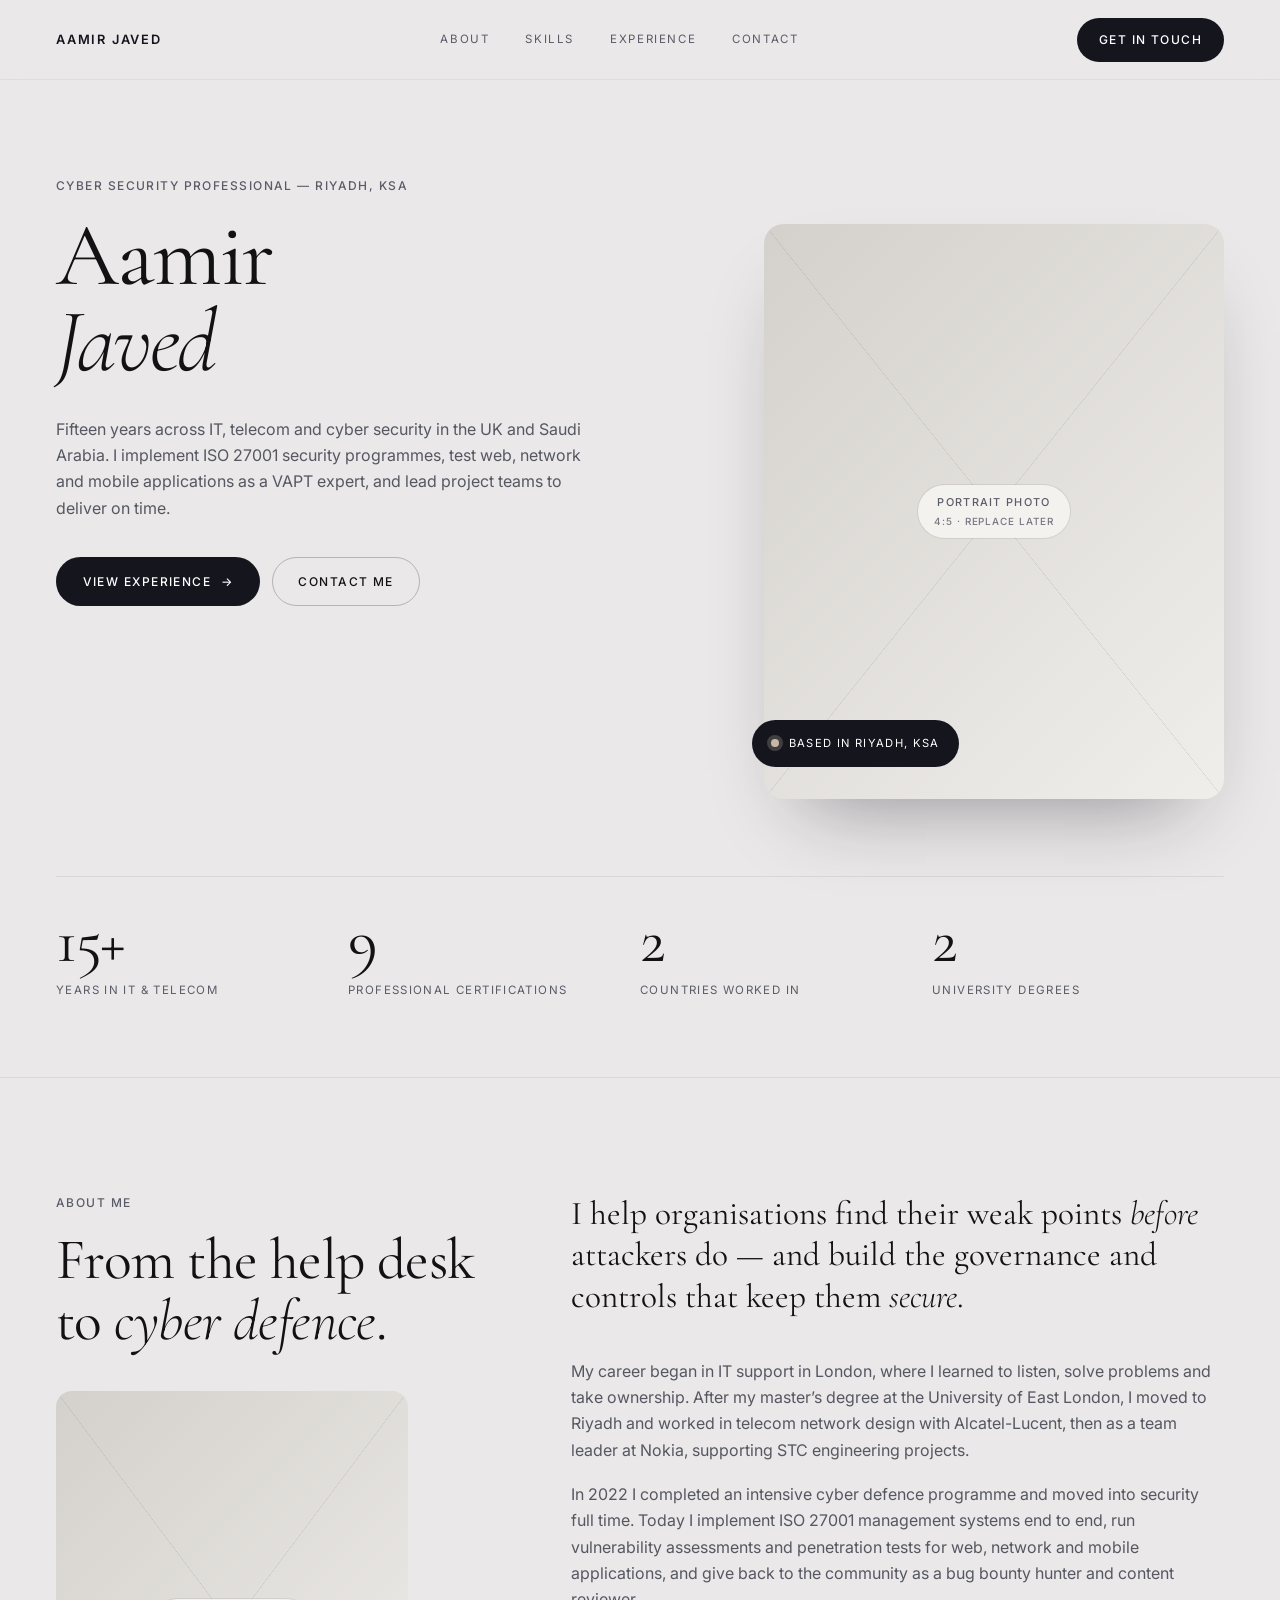
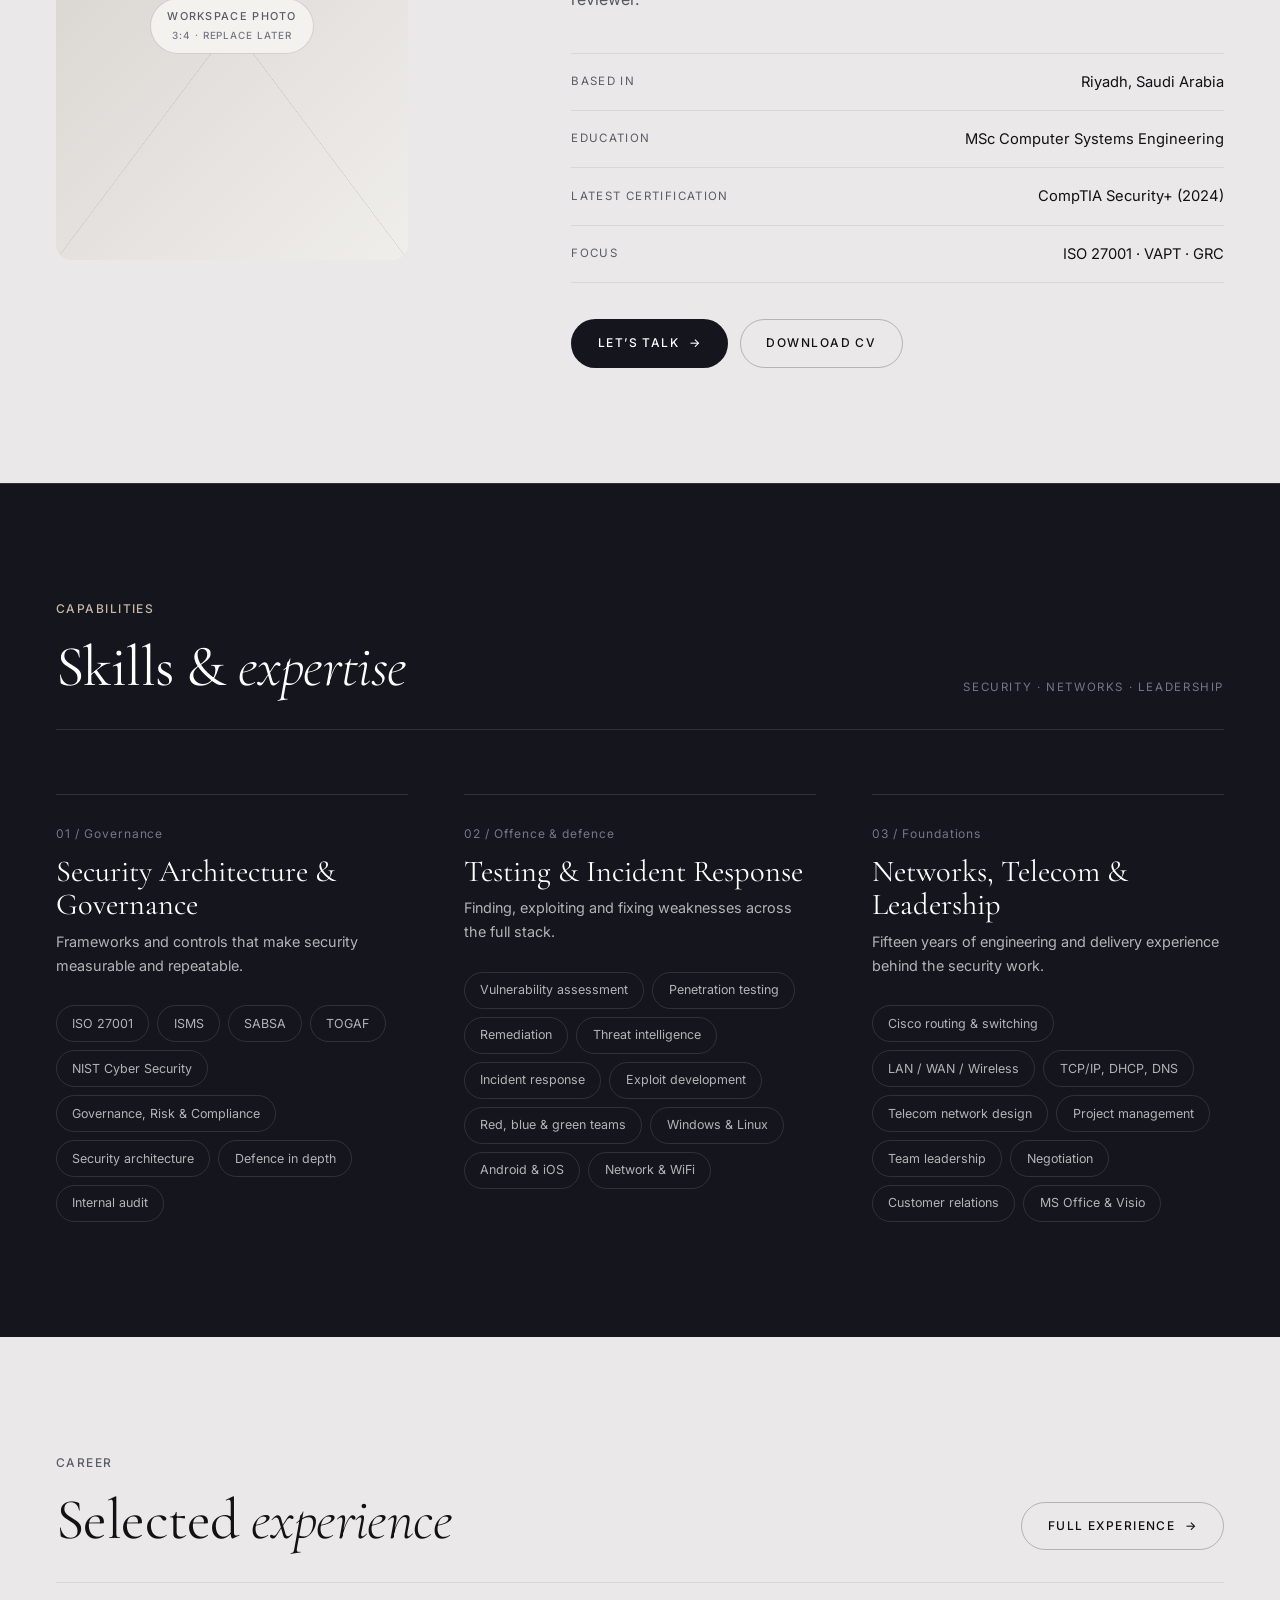
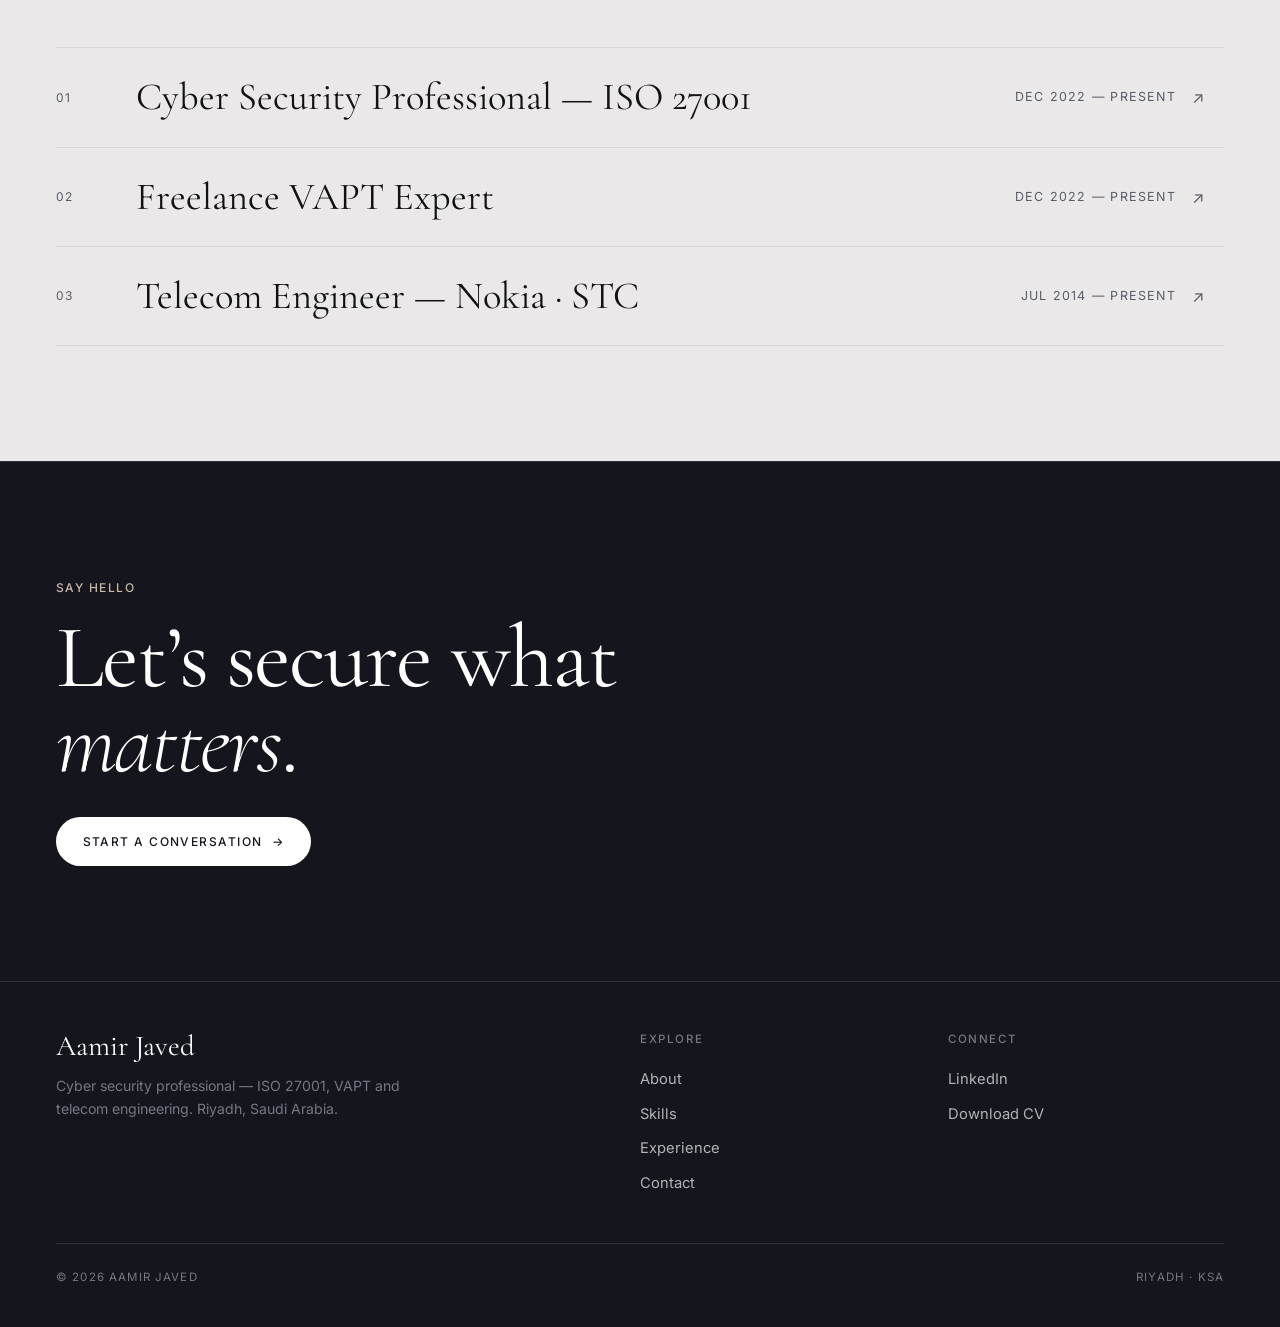
==== index.html @ 27d774cf "Initial commit: dummy profile website Three-page HTML/CSS/JS profile site (home, experience, contact" ====
<!DOCTYPE html>
<html lang="en">
<head>
  <meta charset="utf-8">
  <meta name="viewport" content="width=device-width, initial-scale=1">
  <title>Aamir Javed — Cyber Security Professional</title>
  <meta name="description" content="Aamir Javed: cyber security professional with 15 years in IT and telecom. ISO 27001, VAPT, security architecture and telecom engineering.">
  <script>document.documentElement.classList.add('js');</script>
  <link rel="preconnect" href="https://fonts.googleapis.com">
  <link rel="preconnect" href="https://fonts.gstatic.com" crossorigin>
  <link href="https://fonts.googleapis.com/css2?family=Cormorant+Garamond:ital,wght@0,300;0,400;0,500;1,300;1,400&family=Inter:wght@300;400;500&display=swap" rel="stylesheet">
  <link rel="stylesheet" href="styles.css">
  <script src="script.js" defer></script>
</head>
<body>
  <a class="skip-link" href="#main">Skip to content</a>

  <!-- NAV -->
  <header class="nav">
    <div class="nav__inner">
      <a class="nav__brand" href="index.html">Aamir Javed</a>
      <nav class="nav__links" aria-label="Primary">
        <a href="index.html#about">About</a>
        <a href="index.html#skills">Skills</a>
        <a href="experience.html" data-page="experience.html">Experience</a>
        <a href="contact.html" data-page="contact.html">Contact</a>
      </nav>
      <a class="btn btn--solid nav__cta" href="contact.html">Get in touch</a>
      <button class="nav__toggle" aria-expanded="false" aria-controls="mobile-menu" aria-label="Open menu"><span></span><span></span></button>
    </div>
  </header>
  <div class="mobile-menu" id="mobile-menu">
    <a href="index.html#about">About</a>
    <a href="index.html#skills">Skills</a>
    <a href="experience.html">Experience</a>
    <a href="contact.html">Contact</a>
    <small>Riyadh, Saudi Arabia</small>
  </div>

  <main id="main">

    <!-- [LIGHT] HERO -->
    <section class="section--light hero">
      <div class="wrap">
        <div class="hero__grid">
          <div>
            <span class="eyebrow reveal">Cyber Security Professional — Riyadh, KSA</span>
            <h1 class="text-billboard hero__title reveal" style="--d:.08s">
              Aamir<br><em>Javed</em>
            </h1>
            <div class="hero__intro reveal" style="--d:.16s">
              <p class="text-body">
                Fifteen years across IT, telecom and cyber security in the UK and Saudi Arabia.
                I implement ISO 27001 security programmes, test web, network and mobile applications
                as a VAPT expert, and lead project teams to deliver on time.
              </p>
              <div class="hero__actions">
                <a class="btn btn--solid" href="experience.html">View experience <span class="arrow">→</span></a>
                <a class="btn btn--ghost" href="contact.html">Contact me</a>
              </div>
            </div>
          </div>

          <div class="hero__media reveal" style="--d:.12s">
            <div class="ph ar-45" role="img" aria-label="Placeholder for a portrait photo of Aamir Javed">
              <div class="ph__label">Portrait photo<span>4:5 · replace later</span></div>
            </div>
            <div class="hero__tag"><i></i> Based in Riyadh, KSA</div>
          </div>
        </div>

        <div class="stats">
          <div class="stat reveal">
            <div class="stat__num"><span data-count="15" data-suffix="+">15+</span></div>
            <div class="stat__label">Years in IT &amp; telecom</div>
          </div>
          <div class="stat reveal" style="--d:.06s">
            <div class="stat__num"><span data-count="9" data-suffix="">9</span></div>
            <div class="stat__label">Professional certifications</div>
          </div>
          <div class="stat reveal" style="--d:.12s">
            <div class="stat__num"><span data-count="2" data-suffix="">2</span></div>
            <div class="stat__label">Countries worked in</div>
          </div>
          <div class="stat reveal" style="--d:.18s">
            <div class="stat__num"><span data-count="2" data-suffix="">2</span></div>
            <div class="stat__label">University degrees</div>
          </div>
        </div>
      </div>
    </section>

    <!-- [LIGHT] ABOUT / MANIFESTO -->
    <section class="section section--light" id="about" style="border-top:1px solid var(--hair-light)">
      <div class="wrap">
        <div class="split">
          <div class="split__sticky reveal">
            <span class="eyebrow">About me</span>
            <h2 class="text-section-title">From the help desk to <em>cyber defence</em>.</h2>
            <div class="ph ar-34" style="margin-top:2.5rem;max-width:22rem" role="img" aria-label="Placeholder for a casual or workspace photo">
              <div class="ph__label">Workspace photo<span>3:4 · replace later</span></div>
            </div>
          </div>

          <div class="reveal" style="--d:.08s">
            <p class="text-lead">
              I help organisations find their weak points <em>before</em> attackers do — and build the
              governance and controls that keep them <em>secure</em>.
            </p>
            <div style="margin-top:2.5rem">
              <p class="text-body">
                My career began in IT support in London, where I learned to listen, solve problems and take ownership.
                After my master’s degree at the University of East London, I moved to Riyadh and worked in telecom network design
                with Alcatel-Lucent, then as a team leader at Nokia, supporting STC engineering projects.
              </p>
              <p class="text-body">
                In 2022 I completed an intensive cyber defence programme and moved into security full time. Today I implement
                ISO 27001 management systems end to end, run vulnerability assessments and penetration tests for web, network and
                mobile applications, and give back to the community as a bug bounty hunter and content reviewer.
              </p>
            </div>

            <dl class="facts">
              <div><dt>Based in</dt><dd>Riyadh, Saudi Arabia</dd></div>
              <div><dt>Education</dt><dd>MSc Computer Systems Engineering</dd></div>
              <div><dt>Latest certification</dt><dd>CompTIA Security+ (2024)</dd></div>
              <div><dt>Focus</dt><dd>ISO 27001 · VAPT · GRC</dd></div>
            </dl>

            <div class="hero__actions">
              <a class="btn btn--solid" href="contact.html">Let’s talk <span class="arrow">→</span></a>
              <a class="btn btn--ghost" href="AAMIR%20JAVED%20CV_cs.docx" download>Download CV</a>
            </div>
          </div>
        </div>
      </div>
    </section>

    <!-- [DARK] SKILLS -->
    <section class="section section--dark" id="skills">
      <div class="wrap">
        <div class="sec-head reveal">
          <div>
            <span class="eyebrow">Capabilities</span>
            <h2 class="text-section-title">Skills &amp; <em>expertise</em></h2>
          </div>
          <p class="sec-head__meta">Security · Networks · Leadership</p>
        </div>

        <div class="skills-grid">
          <div class="skill-col reveal">
            <span class="skill-col__index">01 / Governance</span>
            <h3 class="skill-col__title">Security Architecture &amp; Governance</h3>
            <p class="skill-col__desc">Frameworks and controls that make security measurable and repeatable.</p>
            <div class="tags">
              <span class="tag">ISO 27001</span>
              <span class="tag">ISMS</span>
              <span class="tag">SABSA</span>
              <span class="tag">TOGAF</span>
              <span class="tag">NIST Cyber Security</span>
              <span class="tag">Governance, Risk &amp; Compliance</span>
              <span class="tag">Security architecture</span>
              <span class="tag">Defence in depth</span>
              <span class="tag">Internal audit</span>
            </div>
          </div>

          <div class="skill-col reveal" style="--d:.1s">
            <span class="skill-col__index">02 / Offence &amp; defence</span>
            <h3 class="skill-col__title">Testing &amp; Incident Response</h3>
            <p class="skill-col__desc">Finding, exploiting and fixing weaknesses across the full stack.</p>
            <div class="tags">
              <span class="tag">Vulnerability assessment</span>
              <span class="tag">Penetration testing</span>
              <span class="tag">Remediation</span>
              <span class="tag">Threat intelligence</span>
              <span class="tag">Incident response</span>
              <span class="tag">Exploit development</span>
              <span class="tag">Red, blue &amp; green teams</span>
              <span class="tag">Windows &amp; Linux</span>
              <span class="tag">Android &amp; iOS</span>
              <span class="tag">Network &amp; WiFi</span>
            </div>
          </div>

          <div class="skill-col reveal" style="--d:.2s">
            <span class="skill-col__index">03 / Foundations</span>
            <h3 class="skill-col__title">Networks, Telecom &amp; Leadership</h3>
            <p class="skill-col__desc">Fifteen years of engineering and delivery experience behind the security work.</p>
            <div class="tags">
              <span class="tag">Cisco routing &amp; switching</span>
              <span class="tag">LAN / WAN / Wireless</span>
              <span class="tag">TCP/IP, DHCP, DNS</span>
              <span class="tag">Telecom network design</span>
              <span class="tag">Project management</span>
              <span class="tag">Team leadership</span>
              <span class="tag">Negotiation</span>
              <span class="tag">Customer relations</span>
              <span class="tag">MS Office &amp; Visio</span>
            </div>
          </div>
        </div>
      </div>
    </section>

    <!-- [LIGHT] EXPERIENCE PREVIEW -->
    <section class="section section--light" id="experience-preview">
      <div class="wrap">
        <div class="sec-head reveal">
          <div>
            <span class="eyebrow">Career</span>
            <h2 class="text-section-title">Selected <em>experience</em></h2>
          </div>
          <a class="btn btn--ghost" href="experience.html">Full experience <span class="arrow">→</span></a>
        </div>

        <div class="index-list reveal">
          <a class="index-item" href="experience.html">
            <span class="index-item__num">01</span>
            <span class="index-item__title">Cyber Security Professional — ISO 27001</span>
            <span class="index-item__meta">Dec 2022 — Present</span>
            <span class="index-item__arrow" aria-hidden="true"></span>
          </a>
          <a class="index-item" href="experience.html">
            <span class="index-item__num">02</span>
            <span class="index-item__title">Freelance VAPT Expert</span>
            <span class="index-item__meta">Dec 2022 — Present</span>
            <span class="index-item__arrow" aria-hidden="true"></span>
          </a>
          <a class="index-item" href="experience.html">
            <span class="index-item__num">03</span>
            <span class="index-item__title">Telecom Engineer — Nokia · STC</span>
            <span class="index-item__meta">Jul 2014 — Present</span>
            <span class="index-item__arrow" aria-hidden="true"></span>
          </a>
        </div>
      </div>
    </section>

    <!-- [DARK] CALL-OUT -->
    <section class="section section--dark">
      <div class="wrap callout">
        <span class="eyebrow reveal">Say hello</span>
        <h2 class="text-billboard callout__title reveal" style="--d:.08s">Let’s secure what <em>matters</em>.</h2>
        <div class="reveal" style="--d:.16s">
          <a class="btn btn--light" href="contact.html">Start a conversation <span class="arrow">→</span></a>
        </div>
      </div>
    </section>
  </main>

  <!-- [DARK] FOOTER -->
  <footer class="footer">
    <div class="wrap">
      <div class="footer__grid">
        <div>
          <div class="footer__brand">Aamir Javed</div>
          <p>Cyber security professional — ISO 27001, VAPT and telecom engineering. Riyadh, Saudi Arabia.</p>
        </div>
        <div>
          <h4>Explore</h4>
          <ul>
            <li><a href="index.html#about">About</a></li>
            <li><a href="index.html#skills">Skills</a></li>
            <li><a href="experience.html">Experience</a></li>
            <li><a href="contact.html">Contact</a></li>
          </ul>
        </div>
        <div>
          <h4>Connect</h4>
          <ul>
            <li><a href="https://www.linkedin.com/in/aamir-javed-289a09279" target="_blank" rel="noopener">LinkedIn</a></li>
            <li><a href="AAMIR%20JAVED%20CV_cs.docx" download>Download CV</a></li>
          </ul>
        </div>
      </div>
      <div class="footer__base">
        <span>© <span data-year>2026</span> Aamir Javed</span>
        <span>Riyadh · KSA</span>
      </div>
    </div>
  </footer>
</body>
</html>
---- styles.css ----
/* ==========================================================================
   Luxury Editorial Profile — shared styles
   Tokens come from aventura_luxury_editorial_design_system.md
   ========================================================================== */

:root {
  /* Palette */
  --paper: #EAE8E8;
  --bone: #F4F2EF;
  --obsidian: #14151D;
  --charcoal: #1C1E29;
  --ink: #121214;
  --chalk: #FFFFFF;
  --slate: #757783;
  --slate-strong: #5A5C68;      /* slightly darker slate for small text on light (better contrast) */
  --champagne: #C8B8A6;
  --hair-light: rgba(20, 21, 29, 0.08);
  --hair-dark: rgba(255, 255, 255, 0.12);
  --body-light: #555761;
  --body-dark: rgba(255, 255, 255, 0.68);

  /* Type */
  --font-display: 'Cormorant Garamond', 'Playfair Display', Georgia, serif;
  --font-body: 'Inter', -apple-system, 'Segoe UI', sans-serif;

  /* Layout */
  --gutter: clamp(1.5rem, 5vw, 3.5rem);
  --max: 1280px;
  --ease: cubic-bezier(0.22, 0.61, 0.36, 1);
}

*, *::before, *::after { box-sizing: border-box; }
html { scroll-behavior: smooth; -webkit-text-size-adjust: 100%; }
body {
  margin: 0;
  background: var(--paper);
  color: var(--ink);
  font-family: var(--font-body);
  font-size: 1rem;
  line-height: 1.65;
  font-weight: 400;
  -webkit-font-smoothing: antialiased;
}
img { max-width: 100%; display: block; }
a { color: inherit; text-decoration: none; }
h1, h2, h3, p, ul { margin: 0; }
ul { padding: 0; list-style: none; }
button, input, select, textarea { font: inherit; color: inherit; }
:focus-visible { outline: 2px solid var(--champagne); outline-offset: 3px; }

.skip-link {
  position: absolute; left: 1rem; top: -4rem; z-index: 100;
  background: var(--obsidian); color: var(--chalk);
  padding: 0.6rem 1rem; border-radius: 999px; font-size: 0.8rem;
  transition: top 0.2s;
}
.skip-link:focus { top: 1rem; }

/* ---------- Layout helpers ---------- */
.wrap { max-width: var(--max); margin: 0 auto; padding: 0 var(--gutter); }
.section { padding: clamp(4.5rem, 9vw, 8rem) 0; }
.section--light { background: var(--paper); color: var(--ink); }
.section--bone  { background: var(--bone);  color: var(--ink); }
.section--dark  { background: var(--obsidian); color: var(--chalk); border-top: 1px solid var(--hair-dark); }
.section--tight-top { padding-top: 0; }

/* ---------- Typography ---------- */
.text-billboard {
  font-family: var(--font-display);
  font-size: clamp(3.2rem, 7vw, 6.5rem);
  line-height: 0.95;
  letter-spacing: -0.02em;
  font-weight: 400;
}
.text-section-title {
  font-family: var(--font-display);
  font-size: clamp(2.2rem, 4.5vw, 4rem);
  line-height: 1.05;
  font-weight: 400;
  letter-spacing: -0.01em;
}
.text-lead {
  font-family: var(--font-display);
  font-size: clamp(1.5rem, 2.6vw, 2.25rem);
  line-height: 1.25;
  font-weight: 400;
}
.text-billboard em, .text-section-title em, .text-lead em { font-style: italic; font-weight: 300; }
.eyebrow {
  display: block;
  font-size: 0.75rem;
  letter-spacing: 0.12em;
  text-transform: uppercase;
  font-weight: 500;
  color: var(--slate-strong);
  margin-bottom: 1.1rem;
}
.section--dark .eyebrow { color: var(--champagne); }
.text-body { color: var(--body-light); }
.section--dark .text-body { color: var(--body-dark); }
.text-body + .text-body { margin-top: 1.1rem; }
.mono { font-variant-numeric: tabular-nums; letter-spacing: 0.04em; }

/* ---------- Buttons ---------- */
.btn {
  display: inline-flex; align-items: center; gap: 0.6rem;
  padding: 0.85rem 1.6rem;
  border-radius: 999px;
  font-size: 0.75rem; letter-spacing: 0.12em; text-transform: uppercase; font-weight: 500;
  border: 1px solid transparent;
  cursor: pointer;
  transition: background 0.3s var(--ease), color 0.3s var(--ease), border-color 0.3s var(--ease), transform 0.3s var(--ease);
}
.btn:hover { transform: translateY(-1px); }
.btn--solid { background: var(--obsidian); color: var(--chalk); }
.btn--solid:hover { background: #000; }
.btn--ghost { border-color: rgba(20, 21, 29, 0.25); color: var(--ink); background: transparent; }
.btn--ghost:hover { background: var(--obsidian); color: var(--chalk); border-color: var(--obsidian); }
.btn--light { background: var(--chalk); color: var(--obsidian); }
.btn--light:hover { background: var(--bone); }
.btn--ghost-dark { border-color: var(--hair-dark); color: var(--chalk); background: transparent; }
.btn--ghost-dark:hover { background: var(--chalk); color: var(--obsidian); }
.btn .arrow { transition: transform 0.3s var(--ease); }
.btn:hover .arrow { transform: translateX(3px); }

/* ---------- Navigation ---------- */
.nav {
  position: fixed; inset: 0 0 auto 0; z-index: 50;
  background: rgba(234, 232, 232, 0.8);
  -webkit-backdrop-filter: blur(14px); backdrop-filter: blur(14px);
  border-bottom: 1px solid rgba(0, 0, 0, 0.05);
  transition: box-shadow 0.3s;
}
.nav.is-scrolled { box-shadow: 0 8px 30px -18px rgba(20, 21, 29, 0.35); }
.nav__inner { display: flex; align-items: center; justify-content: space-between; padding: 1.1rem var(--gutter); max-width: var(--max); margin: 0 auto; }
.nav__brand { font-size: 0.8rem; font-weight: 600; letter-spacing: 0.14em; text-transform: uppercase; color: var(--obsidian); }
.nav__links { display: none; align-items: center; gap: 2.25rem; }
.nav__links a {
  font-size: 0.72rem; letter-spacing: 0.14em; text-transform: uppercase; color: var(--slate-strong);
  position: relative; padding: 0.25rem 0; transition: color 0.25s;
}
.nav__links a::after {
  content: ''; position: absolute; left: 0; right: 0; bottom: -2px; height: 1px;
  background: currentColor; transform: scaleX(0); transform-origin: left; transition: transform 0.3s var(--ease);
}
.nav__links a:hover, .nav__links a[aria-current="page"] { color: var(--obsidian); }
.nav__links a:hover::after, .nav__links a[aria-current="page"]::after { transform: scaleX(1); }
.nav__cta { display: none; padding: 0.7rem 1.3rem; }
.nav__toggle {
  width: 44px; height: 44px; border-radius: 50%; border: 1px solid rgba(20, 21, 29, 0.2);
  background: transparent; cursor: pointer; display: grid; place-content: center; gap: 5px;
}
.nav__toggle span { display: block; width: 18px; height: 1px; background: var(--obsidian); transition: transform 0.3s var(--ease), opacity 0.2s; }
.nav__toggle[aria-expanded="true"] span:nth-child(1) { transform: translateY(3px) rotate(45deg); }
.nav__toggle[aria-expanded="true"] span:nth-child(2) { transform: translateY(-3px) rotate(-45deg); }

.mobile-menu {
  position: fixed; inset: 0; z-index: 40; background: var(--obsidian); color: var(--chalk);
  display: flex; flex-direction: column; justify-content: center; gap: 0.5rem;
  padding: 6rem var(--gutter) 3rem;
  opacity: 0; visibility: hidden; transition: opacity 0.35s var(--ease), visibility 0.35s;
}
.mobile-menu.is-open { opacity: 1; visibility: visible; }
.mobile-menu a { font-family: var(--font-display); font-size: clamp(2.4rem, 10vw, 3.5rem); line-height: 1.15; border-bottom: 1px solid var(--hair-dark); padding: 0.5rem 0; }
.mobile-menu a:hover { color: var(--champagne); }
.mobile-menu small { margin-top: 2rem; color: var(--slate); font-size: 0.75rem; letter-spacing: 0.12em; text-transform: uppercase; }

@media (min-width: 900px) {
  .nav__links { display: flex; }
  .nav__cta { display: inline-flex; }
  .nav__toggle { display: none; }
  .mobile-menu { display: none; }
}

/* ---------- Image placeholders ---------- */
.ph {
  position: relative; overflow: hidden; border-radius: 1rem;
  background-color: #DCD9D5;
  background-image:
    linear-gradient(to top right, transparent calc(50% - 0.5px), rgba(20, 21, 29, 0.13) 50%, transparent calc(50% + 0.5px)),
    linear-gradient(to bottom right, transparent calc(50% - 0.5px), rgba(20, 21, 29, 0.13) 50%, transparent calc(50% + 0.5px)),
    linear-gradient(135deg, #D4D1CC 0%, #F0EEEB 100%);
  display: grid; place-content: center; text-align: center;
  color: var(--slate-strong);
}
.ph__label {
  background: var(--bone); padding: 0.55rem 1rem; border-radius: 999px;
  font-size: 0.68rem; letter-spacing: 0.12em; text-transform: uppercase; font-weight: 500;
  box-shadow: 0 0 0 1px var(--hair-light);
}
.ph__label span { display: block; color: var(--slate); font-size: 0.62rem; margin-top: 0.1rem; letter-spacing: 0.1em; }
.ph--dark {
  background-color: #1C1E29;
  background-image:
    linear-gradient(to top right, transparent calc(50% - 0.5px), rgba(255, 255, 255, 0.1) 50%, transparent calc(50% + 0.5px)),
    linear-gradient(to bottom right, transparent calc(50% - 0.5px), rgba(255, 255, 255, 0.1) 50%, transparent calc(50% + 0.5px)),
    linear-gradient(135deg, #1C1E29 0%, #262938 100%);
  color: var(--slate);
}
.ph--dark .ph__label { background: var(--obsidian); color: var(--body-dark); box-shadow: 0 0 0 1px var(--hair-dark); }
.ar-45 { aspect-ratio: 4 / 5; }
.ar-34 { aspect-ratio: 3 / 4; }
.ar-169 { aspect-ratio: 16 / 9; }
.ar-219 { aspect-ratio: 21 / 9; }
.ar-11 { aspect-ratio: 1 / 1; }

/* ---------- Hero ---------- */
.hero { padding: clamp(8rem, 14vw, 11rem) 0 clamp(3.5rem, 6vw, 5rem); }
.hero__grid { display: grid; gap: 3rem; align-items: start; }
.hero__title { margin-bottom: 2rem; }
.hero__intro { max-width: 34rem; }
.hero__actions { display: flex; flex-wrap: wrap; gap: 0.75rem; margin-top: 2.25rem; }
.hero__media { position: relative; }
.hero__media .ph { box-shadow: 0 40px 80px -40px rgba(20, 21, 29, 0.45); border-radius: 1.25rem; }
.hero__tag {
  position: absolute; left: -0.75rem; bottom: 2rem;
  background: var(--obsidian); color: var(--chalk);
  padding: 0.9rem 1.2rem; border-radius: 999px;
  font-size: 0.7rem; letter-spacing: 0.12em; text-transform: uppercase;
  display: flex; align-items: center; gap: 0.6rem;
}
.hero__tag i { width: 8px; height: 8px; border-radius: 50%; background: var(--champagne); box-shadow: 0 0 0 4px rgba(200, 184, 166, 0.25); }
@media (min-width: 960px) {
  .hero__grid { grid-template-columns: 7fr 5fr; gap: 4rem; }
  .hero__media { padding-top: 3rem; }
}

/* Stats */
.stats { display: grid; grid-template-columns: repeat(2, 1fr); border-top: 1px solid var(--hair-light); margin-top: clamp(3rem, 6vw, 5rem); }
.stat { padding: 1.75rem 0; border-bottom: 1px solid var(--hair-light); }
.stat:nth-child(odd) { padding-right: 1rem; }
.stat__num { font-family: var(--font-display); font-size: clamp(2.6rem, 5vw, 4rem); line-height: 1; letter-spacing: -0.02em; }
.stat__label { margin-top: 0.5rem; font-size: 0.72rem; letter-spacing: 0.12em; text-transform: uppercase; color: var(--slate-strong); }
@media (min-width: 800px) {
  .stats { grid-template-columns: repeat(4, 1fr); }
  .stat { border-bottom: 0; padding: 2rem 1.5rem 0 0; }
}

/* ---------- Section header (title left, meta right, hairline under) ---------- */
.sec-head {
  display: flex; flex-direction: column; gap: 1rem;
  padding-bottom: 2rem; margin-bottom: clamp(2.5rem, 5vw, 4.5rem);
  border-bottom: 1px solid var(--hair-light);
}
.section--dark .sec-head { border-color: var(--hair-dark); }
.sec-head__meta { font-size: 0.72rem; letter-spacing: 0.14em; text-transform: uppercase; color: var(--slate-strong); }
.section--dark .sec-head__meta { color: var(--slate); }
@media (min-width: 800px) {
  .sec-head { flex-direction: row; align-items: flex-end; justify-content: space-between; }
}

/* ---------- Asymmetric split (40 / 60) ---------- */
.split { display: grid; gap: 3rem; }
@media (min-width: 900px) {
  .split { grid-template-columns: 4fr 6fr; gap: 5rem; }
  .split--rev { grid-template-columns: 6fr 4fr; }
  .split__sticky { position: sticky; top: 7rem; align-self: start; }
}

/* About details list */
.facts { margin-top: 2.5rem; border-top: 1px solid var(--hair-light); }
.facts div { display: flex; justify-content: space-between; gap: 1.5rem; padding: 1rem 0; border-bottom: 1px solid var(--hair-light); font-size: 0.92rem; }
.facts dt { font-size: 0.72rem; letter-spacing: 0.12em; text-transform: uppercase; color: var(--slate-strong); padding-top: 0.15rem; }
.facts dd { margin: 0; text-align: right; }
.facts { margin-bottom: 0; }
dl.facts { margin-block: 2.5rem 0; }

/* ---------- Skills ---------- */
.skills-grid { display: grid; gap: 3rem; }
@media (min-width: 900px) { .skills-grid { grid-template-columns: repeat(3, 1fr); gap: 3.5rem; } }
.skill-col { border-top: 1px solid var(--hair-dark); padding-top: 1.5rem; }
.skill-col__index { font-size: 0.75rem; color: var(--slate); letter-spacing: 0.08em; }
.skill-col__title { font-family: var(--font-display); font-size: 1.9rem; font-weight: 400; margin: 0.6rem 0 0.5rem; line-height: 1.1; }
.skill-col__desc { font-size: 0.9rem; color: var(--body-dark); margin-bottom: 1.75rem; }
.bar { margin-bottom: 1.35rem; }
.bar__row { display: flex; justify-content: space-between; font-size: 0.85rem; margin-bottom: 0.55rem; }
.bar__row span:last-child { color: var(--slate); font-size: 0.75rem; letter-spacing: 0.06em; }
.bar__track { height: 2px; background: var(--hair-dark); position: relative; overflow: hidden; }
.bar__fill {
  position: absolute; inset: 0; background: var(--champagne);
  transform-origin: left; transform: scaleX(var(--level, 0.8));
}
html.js .bar__fill { transform: scaleX(0); transition: transform 1.2s var(--ease); }
html.js .is-visible .bar__fill, html.js .bar.is-visible .bar__fill { transform: scaleX(var(--level, 0.8)); }
.tags { display: flex; flex-wrap: wrap; gap: 0.5rem; }
.tag {
  padding: 0.45rem 0.95rem; border-radius: 999px; font-size: 0.78rem;
  border: 1px solid var(--hair-dark); color: var(--body-dark);
  transition: background 0.3s, color 0.3s, border-color 0.3s;
}
.tag:hover { background: var(--chalk); color: var(--obsidian); border-color: var(--chalk); }
.tags--light .tag { border-color: rgba(20, 21, 29, 0.18); color: var(--slate-strong); }
.tags--light .tag:hover { background: var(--obsidian); color: var(--chalk); border-color: var(--obsidian); }

/* ---------- Numbered index list (home preview) ---------- */
.index-list { border-top: 1px solid var(--hair-light); }
.index-item {
  display: grid; grid-template-columns: 3rem 1fr; gap: 0.25rem 1rem; align-items: baseline;
  padding: 1.75rem 0; border-bottom: 1px solid var(--hair-light);
  transition: padding 0.4s var(--ease), background 0.3s;
}
.index-item:hover { padding-left: 1rem; padding-right: 1rem; background: var(--bone); }
.index-item__num { font-size: 0.75rem; color: var(--slate-strong); letter-spacing: 0.08em; }
.index-item__title { font-family: var(--font-display); font-size: clamp(1.6rem, 3vw, 2.4rem); line-height: 1.1; }
.index-item__meta { grid-column: 2; font-size: 0.78rem; letter-spacing: 0.1em; text-transform: uppercase; color: var(--slate-strong); }
@media (min-width: 800px) {
  .index-item { grid-template-columns: 4rem 1fr 14rem 2rem; align-items: center; }
  .index-item__meta { grid-column: auto; text-align: right; }
  .index-item__arrow::after { content: '↗'; color: var(--slate-strong); transition: transform 0.3s var(--ease); display: inline-block; }
  .index-item:hover .index-item__arrow::after { transform: translate(2px, -2px); color: var(--obsidian); }
}

/* ---------- Accordion (experience + FAQ) ---------- */
.accordion { border-top: 1px solid var(--hair-light); }
.acc-item { border-bottom: 1px solid var(--hair-light); }
.acc-btn {
  width: 100%; background: none; border: 0; cursor: pointer; text-align: left;
  display: grid; grid-template-columns: 2.5rem 1fr 2.5rem; gap: 0.25rem 1rem; align-items: center;
  padding: 1.75rem 0;
}
.acc-btn__num { font-size: 0.75rem; color: var(--slate-strong); letter-spacing: 0.08em; }
.acc-btn__title { font-family: var(--font-display); font-size: clamp(1.5rem, 2.8vw, 2.3rem); line-height: 1.1; }
.acc-btn__meta { grid-column: 2; font-size: 0.75rem; letter-spacing: 0.1em; text-transform: uppercase; color: var(--slate-strong); }
.acc-btn__icon {
  grid-row: 1 / span 2; grid-column: 3; justify-self: end;
  width: 2.5rem; height: 2.5rem; border-radius: 50%; border: 1px solid rgba(20, 21, 29, 0.2);
  position: relative; transition: background 0.3s, border-color 0.3s;
}
.acc-btn__icon::before, .acc-btn__icon::after {
  content: ''; position: absolute; left: 50%; top: 50%; width: 12px; height: 1px; background: var(--obsidian);
  transform: translate(-50%, -50%); transition: transform 0.35s var(--ease), background 0.3s;
}
.acc-btn__icon::after { transform: translate(-50%, -50%) rotate(90deg); }
.acc-btn[aria-expanded="true"] .acc-btn__icon { background: var(--obsidian); border-color: var(--obsidian); }
.acc-btn[aria-expanded="true"] .acc-btn__icon::before, .acc-btn[aria-expanded="true"] .acc-btn__icon::after { background: var(--chalk); }
.acc-btn[aria-expanded="true"] .acc-btn__icon::after { transform: translate(-50%, -50%) rotate(0deg); }
.acc-btn:hover .acc-btn__title { font-style: italic; }
@media (min-width: 800px) {
  .acc-btn { grid-template-columns: 4rem 1fr 14rem 2.5rem; }
  .acc-btn__meta { grid-column: 3; text-align: right; }
  .acc-btn__icon { grid-row: auto; grid-column: 4; }
}
.acc-panel { display: grid; grid-template-rows: 0fr; transition: grid-template-rows 0.5s var(--ease); }
.acc-panel.is-open { grid-template-rows: 1fr; }
.acc-panel__inner { overflow: hidden; }
.acc-panel__body { padding: 0 0 2.25rem; display: grid; gap: 1.75rem; }
@media (min-width: 800px) { .acc-panel__body { padding-left: 4rem; grid-template-columns: 1.2fr 1fr; gap: 3rem; } }
.acc-panel__body--single { display: block; }
@media (min-width: 800px) { .acc-panel__body--single { padding-left: 4rem; } }
.role-list li { position: relative; padding: 0.7rem 0 0.7rem 1.4rem; border-top: 1px solid var(--hair-light); color: var(--body-light); font-size: 0.95rem; }
.role-list li:first-child { border-top: 0; }
.role-list li::before { content: ''; position: absolute; left: 0; top: 1.3rem; width: 7px; height: 1px; background: var(--obsidian); }
.role-side__label { font-size: 0.72rem; letter-spacing: 0.12em; text-transform: uppercase; color: var(--slate-strong); margin-bottom: 0.75rem; display: block; }
.role-side + .role-side { margin-top: 1.5rem; }
.role-kpi { font-family: var(--font-display); font-size: 2.6rem; line-height: 1; }

/* ---------- Education / timeline (dark) ---------- */
.timeline { display: grid; gap: 0; }
.tl-item { display: grid; gap: 0.5rem; padding: 1.75rem 0; border-bottom: 1px solid var(--hair-dark); }
.tl-item:first-child { border-top: 1px solid var(--hair-dark); }
.tl-item__year { font-size: 0.75rem; letter-spacing: 0.1em; color: var(--slate); }
.tl-item h3 { font-family: var(--font-display); font-weight: 400; font-size: 1.8rem; line-height: 1.15; }
.tl-item p { color: var(--body-dark); font-size: 0.92rem; }
@media (min-width: 800px) { .tl-item { grid-template-columns: 10rem 1fr 1fr; gap: 2rem; align-items: baseline; } }

/* ---------- Principles (3 col) ---------- */
.cols-3 { display: grid; gap: 2.5rem; }
@media (min-width: 900px) { .cols-3 { grid-template-columns: repeat(3, 1fr); gap: 3.5rem; } }
.col-item { border-top: 1px solid var(--hair-dark); padding-top: 1.25rem; }
.col-item__num { font-size: 0.75rem; color: var(--slate); letter-spacing: 0.08em; }
.col-item h3 { font-family: var(--font-display); font-weight: 400; font-size: 1.9rem; line-height: 1.1; margin: 0.6rem 0 0.6rem; }
.col-item p { font-size: 0.92rem; color: var(--body-dark); }

/* ---------- Call-out + Footer ---------- */
.callout { text-align: left; }
.callout__title { max-width: 14ch; margin-bottom: 2rem; }
.footer { padding: 3rem 0 2.5rem; border-top: 1px solid var(--hair-dark); background: var(--obsidian); color: var(--chalk); }
.footer__grid { display: grid; gap: 2rem; }
@media (min-width: 800px) { .footer__grid { grid-template-columns: 2fr 1fr 1fr; } }
.footer h4 { margin: 0 0 1rem; font-size: 0.72rem; letter-spacing: 0.14em; text-transform: uppercase; color: var(--slate); font-weight: 500; }
.footer li + li { margin-top: 0.5rem; }
.footer a { color: var(--body-dark); font-size: 0.92rem; transition: color 0.25s; }
.footer a:hover { color: var(--chalk); }
.footer__brand { font-family: var(--font-display); font-size: 1.8rem; line-height: 1.1; }
.footer__brand + p { margin-top: 0.75rem; color: var(--slate); font-size: 0.88rem; max-width: 24rem; }
.footer__base { margin-top: 3rem; padding-top: 1.5rem; border-top: 1px solid var(--hair-dark); display: flex; flex-wrap: wrap; justify-content: space-between; gap: 0.75rem; font-size: 0.72rem; letter-spacing: 0.1em; text-transform: uppercase; color: var(--slate); }

/* ---------- Page header (inner pages) ---------- */
.page-head { padding: clamp(8rem, 14vw, 11rem) 0 clamp(3rem, 6vw, 5rem); }
.page-head__grid { display: grid; gap: 2rem; }
@media (min-width: 900px) { .page-head__grid { grid-template-columns: 7fr 5fr; align-items: end; gap: 4rem; } }

/* ---------- Contact ---------- */
.contact-grid { display: grid; gap: 3.5rem; }
@media (min-width: 900px) { .contact-grid { grid-template-columns: 4fr 6fr; gap: 6rem; } }
.contact-list { margin-top: 2.5rem; border-top: 1px solid var(--hair-dark); }
.contact-list li { padding: 1.1rem 0; border-bottom: 1px solid var(--hair-dark); }
.contact-list span { display: block; font-size: 0.7rem; letter-spacing: 0.14em; text-transform: uppercase; color: var(--slate); margin-bottom: 0.25rem; }
.contact-list a, .contact-list p { font-family: var(--font-display); font-size: 1.5rem; line-height: 1.2; }
.contact-list a:hover { color: var(--champagne); }

.form { display: grid; gap: 1.75rem; }
.field { display: grid; gap: 0.5rem; }
.field label { font-size: 0.72rem; letter-spacing: 0.12em; text-transform: uppercase; color: var(--slate); }
.field input, .field select, .field textarea {
  width: 100%; background: transparent; border: 0; border-bottom: 1px solid var(--hair-dark);
  padding: 0.7rem 0; font-size: 1.05rem; color: var(--chalk); border-radius: 0;
  transition: border-color 0.3s;
}
.field select { appearance: none; -webkit-appearance: none; cursor: pointer; background-image: linear-gradient(45deg, transparent 50%, var(--slate) 50%), linear-gradient(135deg, var(--slate) 50%, transparent 50%); background-position: calc(100% - 12px) 55%, calc(100% - 7px) 55%; background-size: 5px 5px; background-repeat: no-repeat; }
.field select option { background: var(--obsidian); color: var(--chalk); }
.field textarea { min-height: 7rem; resize: vertical; line-height: 1.5; }
.field input::placeholder, .field textarea::placeholder { color: rgba(255, 255, 255, 0.28); }
.field input:focus, .field select:focus, .field textarea:focus { outline: none; border-bottom-color: var(--champagne); }
.field.has-error input, .field.has-error textarea, .field.has-error select { border-bottom-color: #E58C8C; }
.field__error { font-size: 0.78rem; color: #E8A0A0; min-height: 1.1em; }
.form__row { display: grid; gap: 1.75rem; }
@media (min-width: 700px) { .form__row { grid-template-columns: 1fr 1fr; gap: 2rem; } }
.form__foot { display: flex; flex-wrap: wrap; align-items: center; gap: 1.25rem; }
.form__note { font-size: 0.78rem; color: var(--slate); }
.form-success {
  display: none; padding: 2rem; border: 1px solid var(--hair-dark); border-radius: 1rem; background: var(--charcoal);
}
.form-success.is-visible { display: block; }
.form-success h3 { font-family: var(--font-display); font-weight: 400; font-size: 2rem; margin-bottom: 0.5rem; }
.form-success p { color: var(--body-dark); }

/* ---------- Motion ---------- */
html.js .reveal { opacity: 0; transform: translateY(26px); transition: opacity 0.9s var(--ease), transform 0.9s var(--ease); transition-delay: var(--d, 0s); }
html.js .reveal.is-visible { opacity: 1; transform: none; }

@media (prefers-reduced-motion: reduce) {
  html { scroll-behavior: auto; }
  html.js .reveal { opacity: 1; transform: none; transition: none; }
  html.js .bar__fill { transition: none; transform: scaleX(var(--level, 0.8)); }
  *, *::before, *::after { transition-duration: 0.01ms !important; animation-duration: 0.01ms !important; }
}
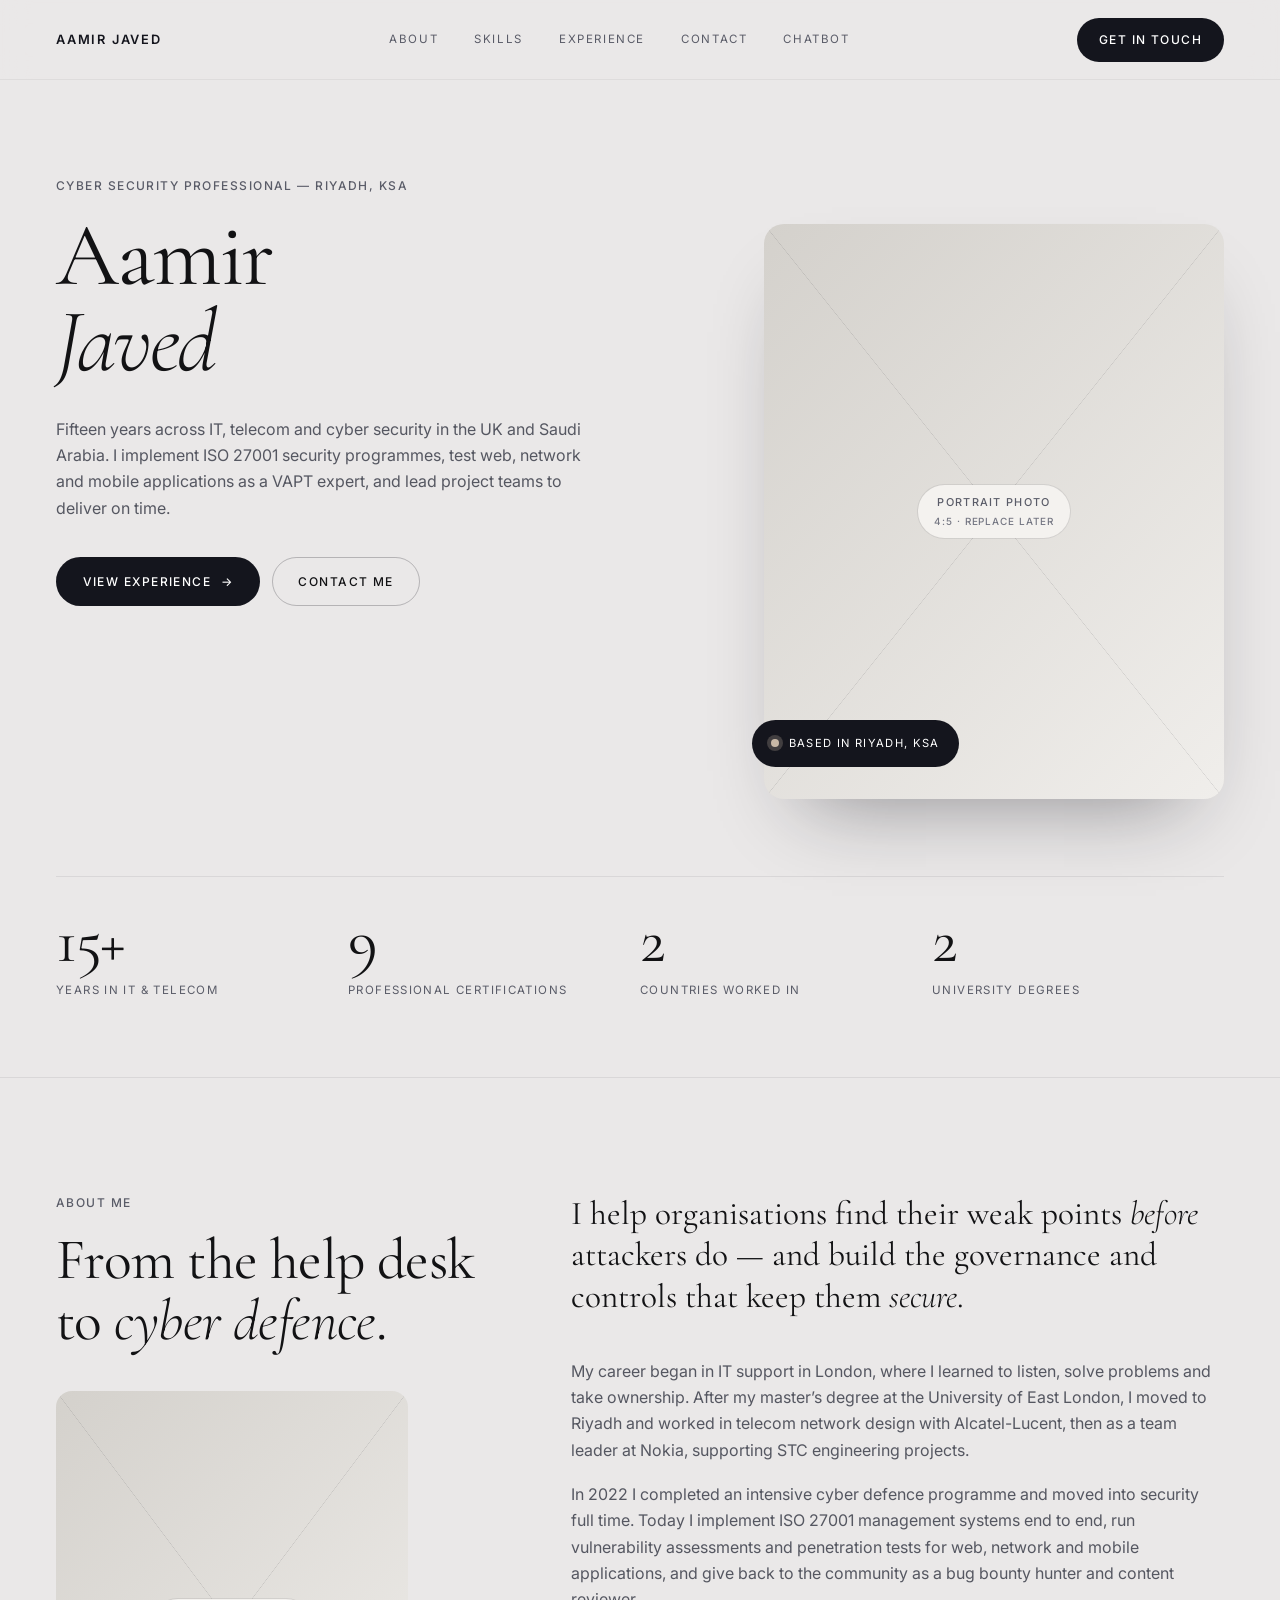
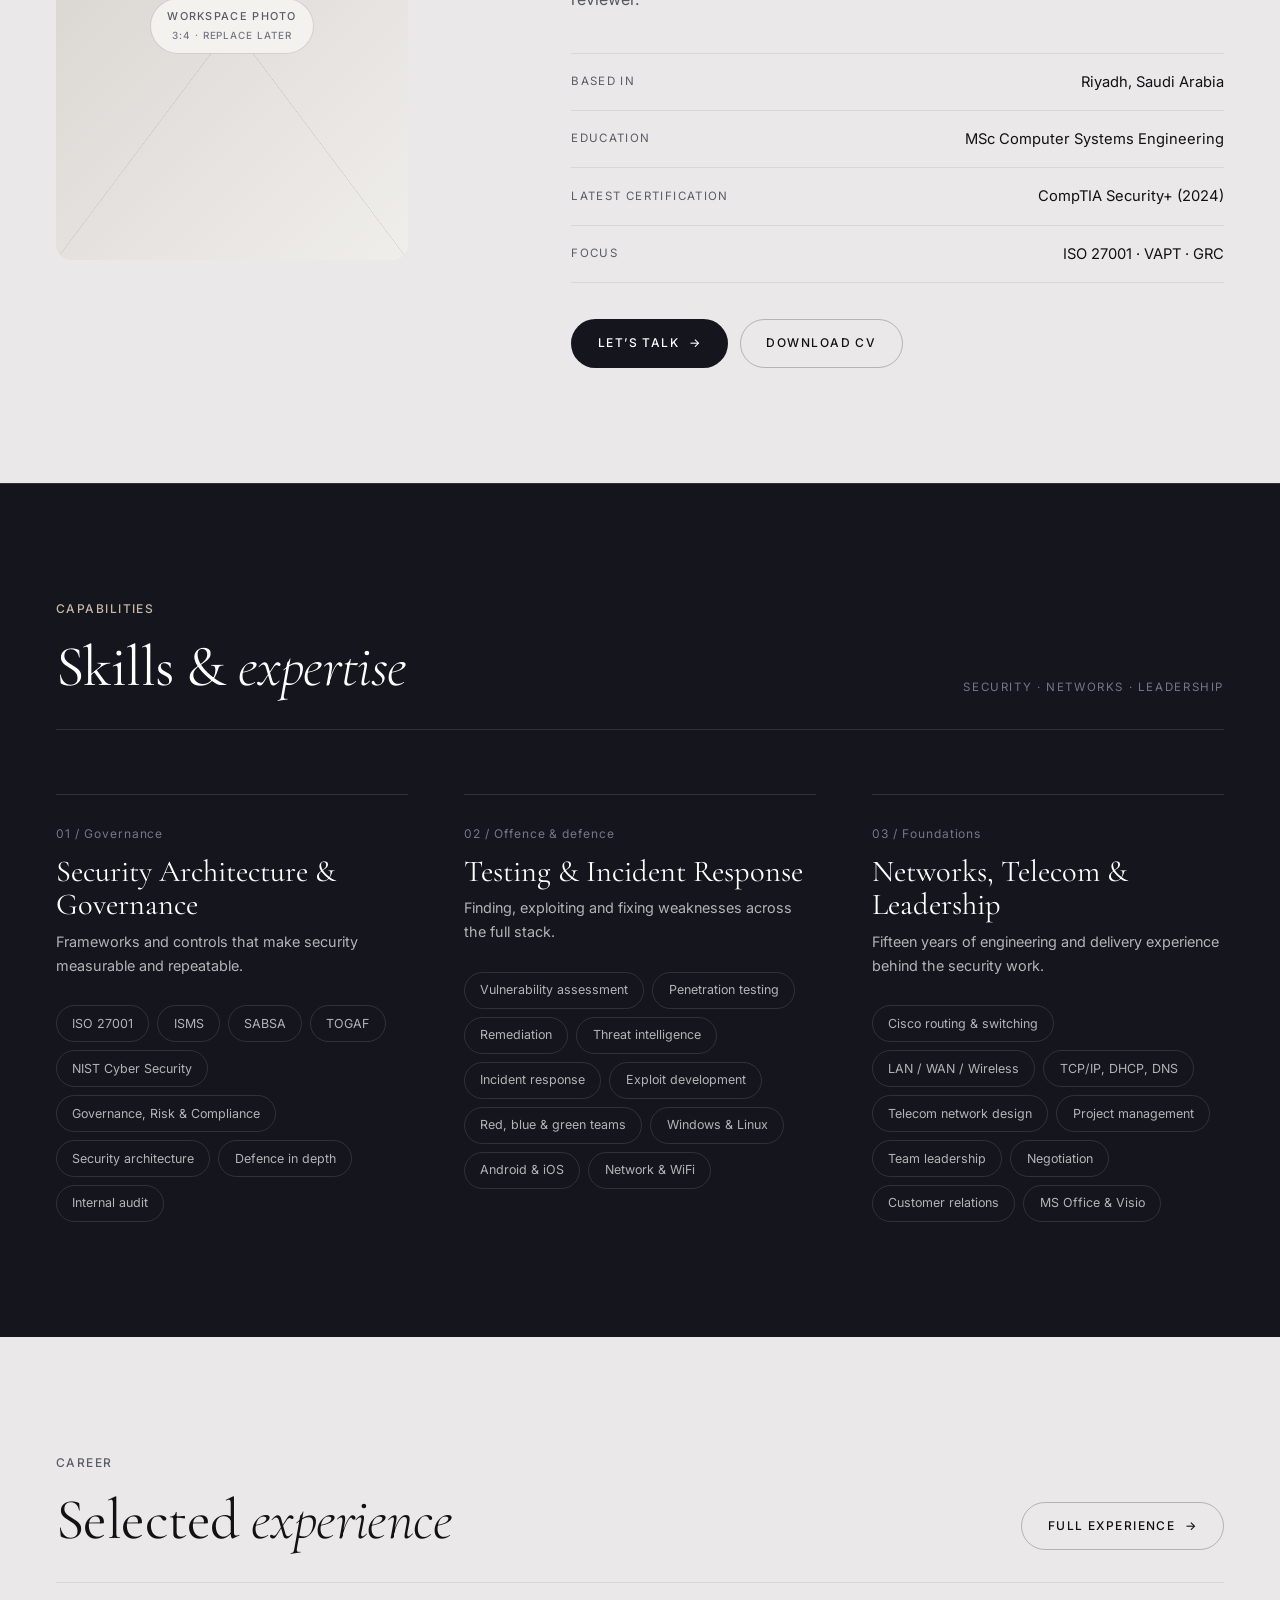
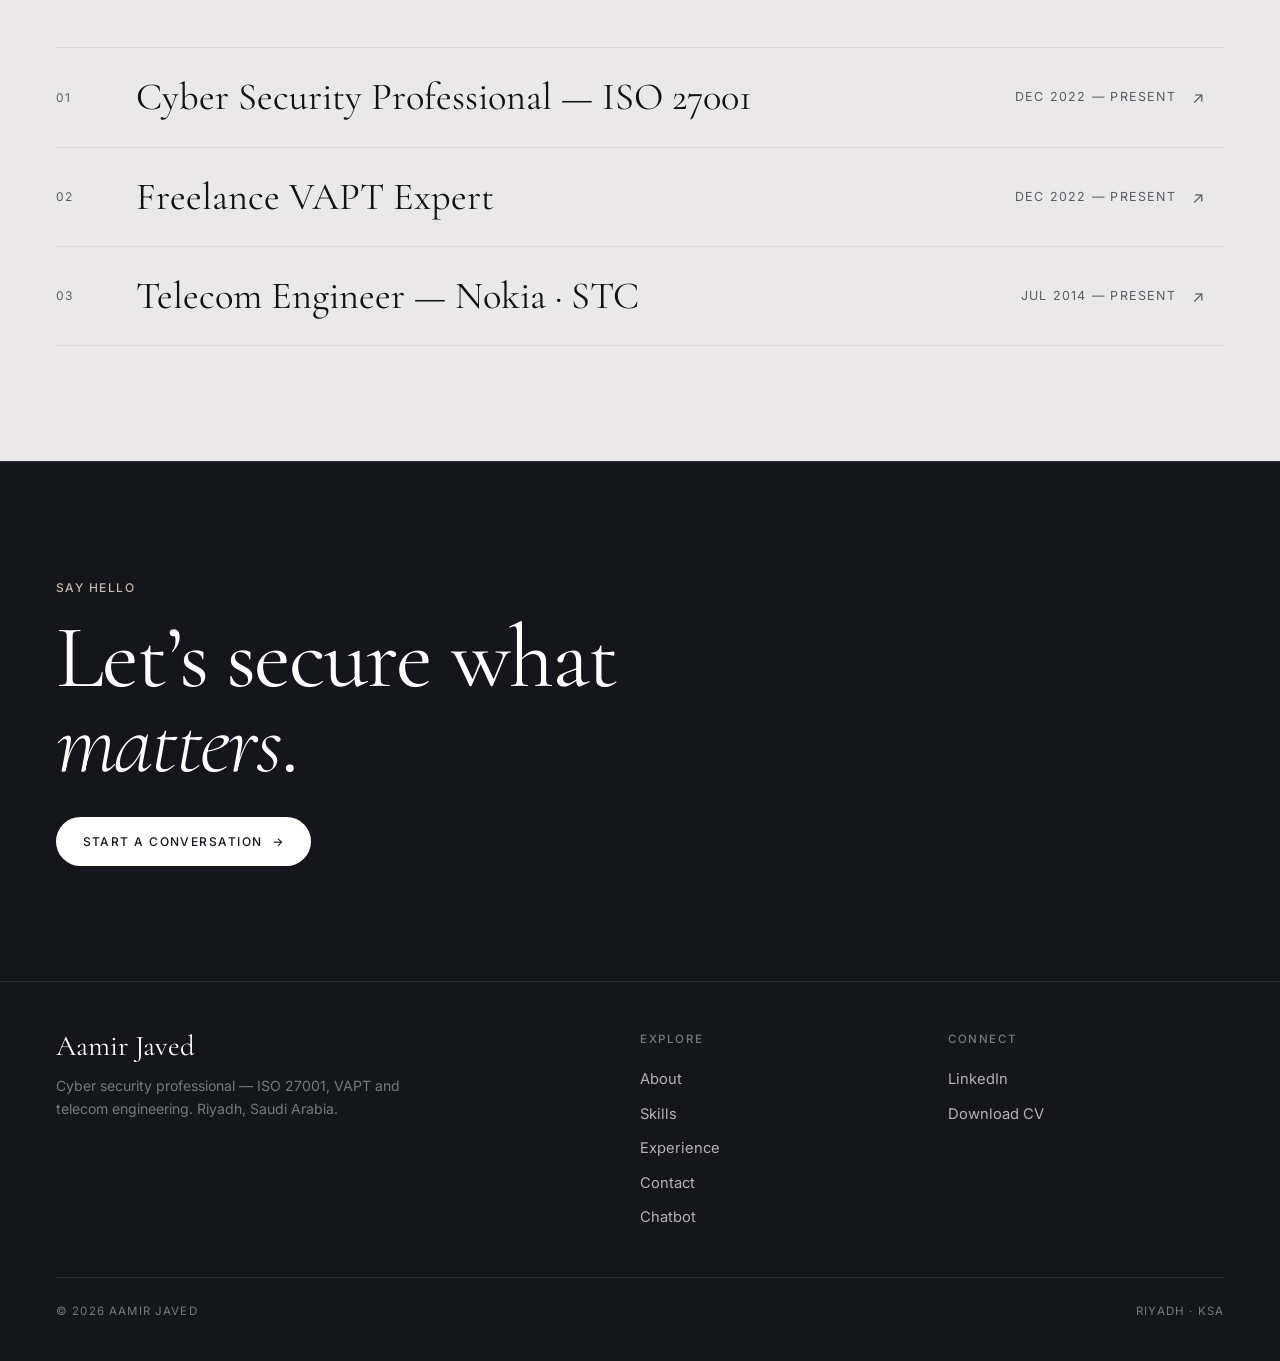
==== commit f6af4685: "Add Chatbot link after Contact in menu, mobile menu and footer Co-Authored-By: Claude Sonnet 5.5 <no" ====
--- a/index.html
+++ b/index.html
@@ -24,8 +24,9 @@
         <a href="index.html#skills">Skills</a>
         <a href="experience.html" data-page="experience.html">Experience</a>
         <a href="contact.html" data-page="contact.html">Contact</a>
+        <a href="chatbot.html" data-page="chatbot.html">Chatbot</a>
       </nav>
-      <a class="btn btn--solid nav__cta" href="contact.html">Get in touch</a>
+      <a class="btn btn--solid nav__cta" href="chatbot.html">Get in touch</a>
       <button class="nav__toggle" aria-expanded="false" aria-controls="mobile-menu" aria-label="Open menu"><span></span><span></span></button>
     </div>
   </header>
@@ -34,6 +35,7 @@
     <a href="index.html#skills">Skills</a>
     <a href="experience.html">Experience</a>
     <a href="contact.html">Contact</a>
+    <a href="chatbot.html">Chatbot</a>
     <small>Riyadh, Saudi Arabia</small>
   </div>
 
@@ -264,6 +266,7 @@
             <li><a href="index.html#skills">Skills</a></li>
             <li><a href="experience.html">Experience</a></li>
             <li><a href="contact.html">Contact</a></li>
+            <li><a href="chatbot.html">Chatbot</a></li>
           </ul>
         </div>
         <div>
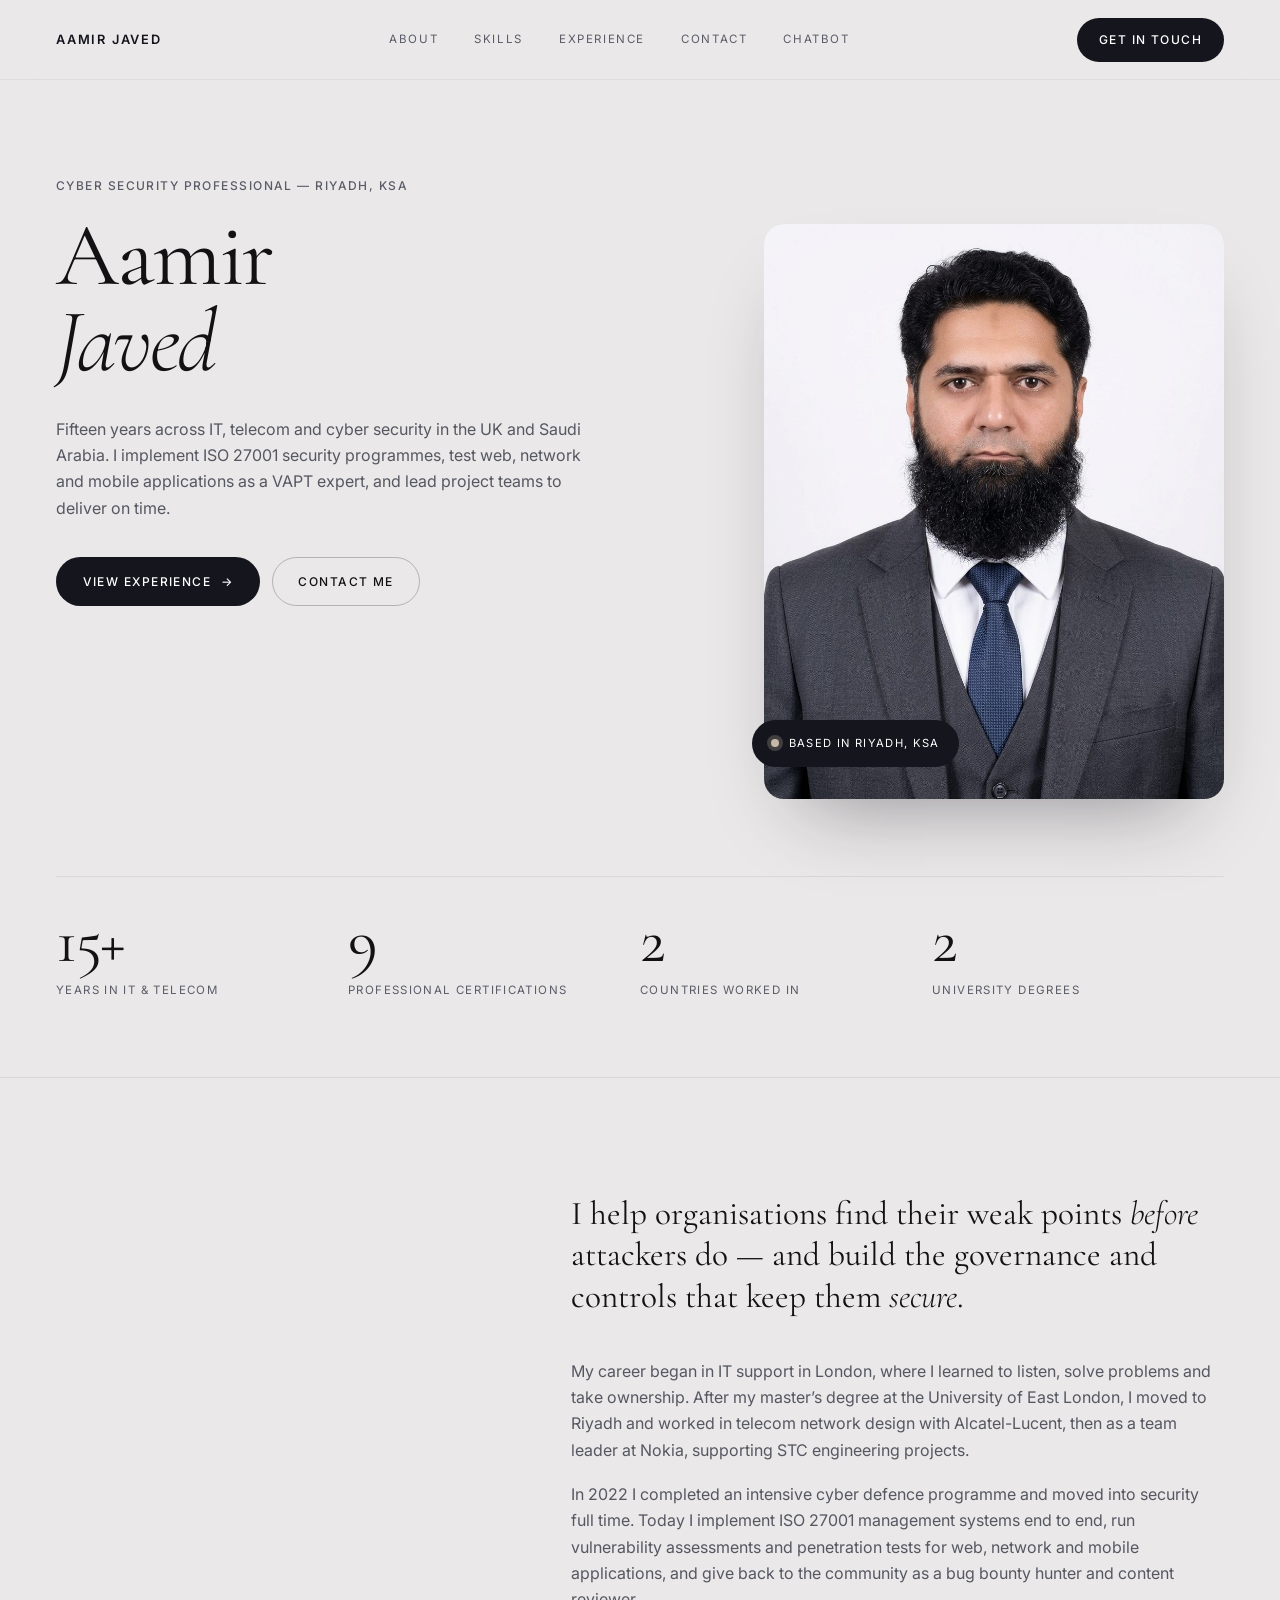
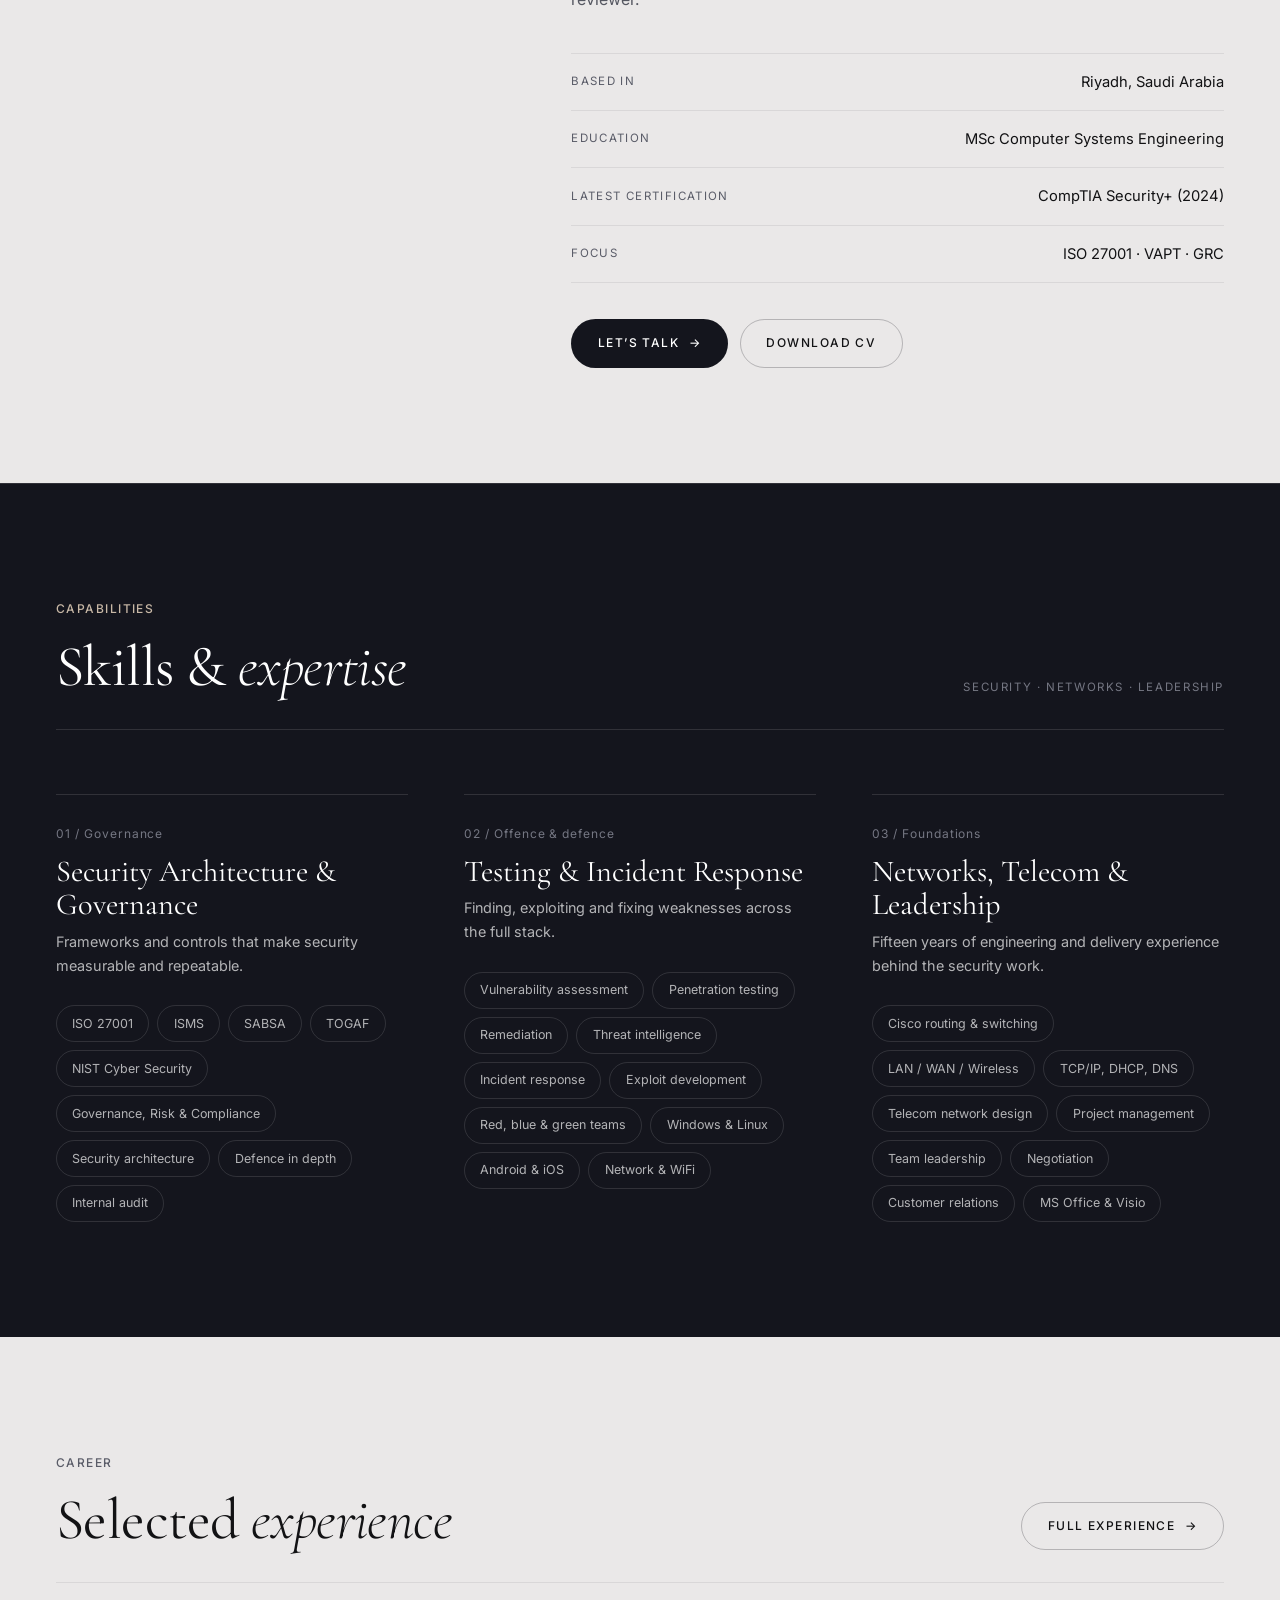
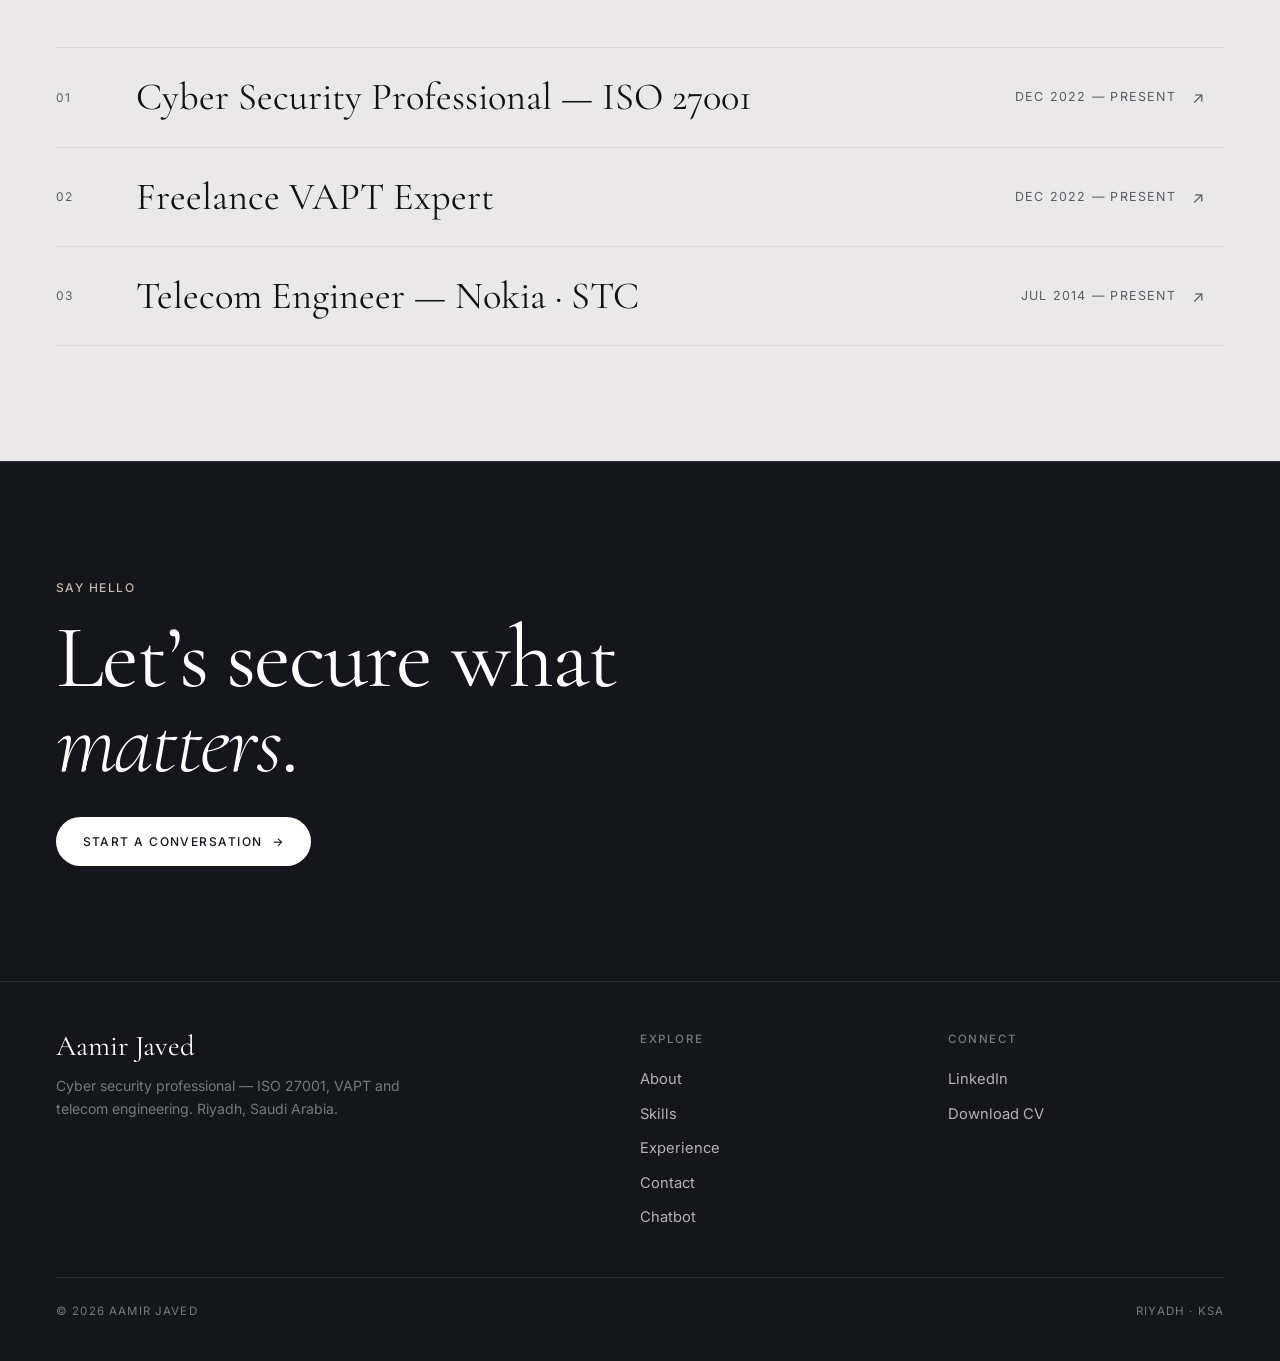
==== commit 67e6f0f0: "Add portrait photo to home page hero Optimised copy (171 KB) in images/; original kept out of the re" ====
--- a/index.html
+++ b/index.html
@@ -64,8 +64,8 @@
           </div>
 
           <div class="hero__media reveal" style="--d:.12s">
-            <div class="ph ar-45" role="img" aria-label="Placeholder for a portrait photo of Aamir Javed">
-              <div class="ph__label">Portrait photo<span>4:5 · replace later</span></div>
+            <div class="photo ar-45">
+              <img src="images/aamir-javed.jpg" alt="Portrait of Aamir Javed in a grey suit and blue tie" width="896" height="1195" fetchpriority="high">
             </div>
             <div class="hero__tag"><i></i> Based in Riyadh, KSA</div>
           </div>
--- a/styles.css
+++ b/styles.css
@@ -198,6 +198,10 @@
   color: var(--slate);
 }
 .ph--dark .ph__label { background: var(--obsidian); color: var(--body-dark); box-shadow: 0 0 0 1px var(--hair-dark); }
+/* Real photos (replace a .ph placeholder with .photo + <img>) */
+.photo { position: relative; overflow: hidden; border-radius: 1rem; background: #DCD9D5; }
+.photo img { width: 100%; height: 100%; object-fit: cover; object-position: 50% 20%; }
+.hero__media .photo { box-shadow: 0 40px 80px -40px rgba(20, 21, 29, 0.45); border-radius: 1.25rem; }
 .ar-45 { aspect-ratio: 4 / 5; }
 .ar-34 { aspect-ratio: 3 / 4; }
 .ar-169 { aspect-ratio: 16 / 9; }
